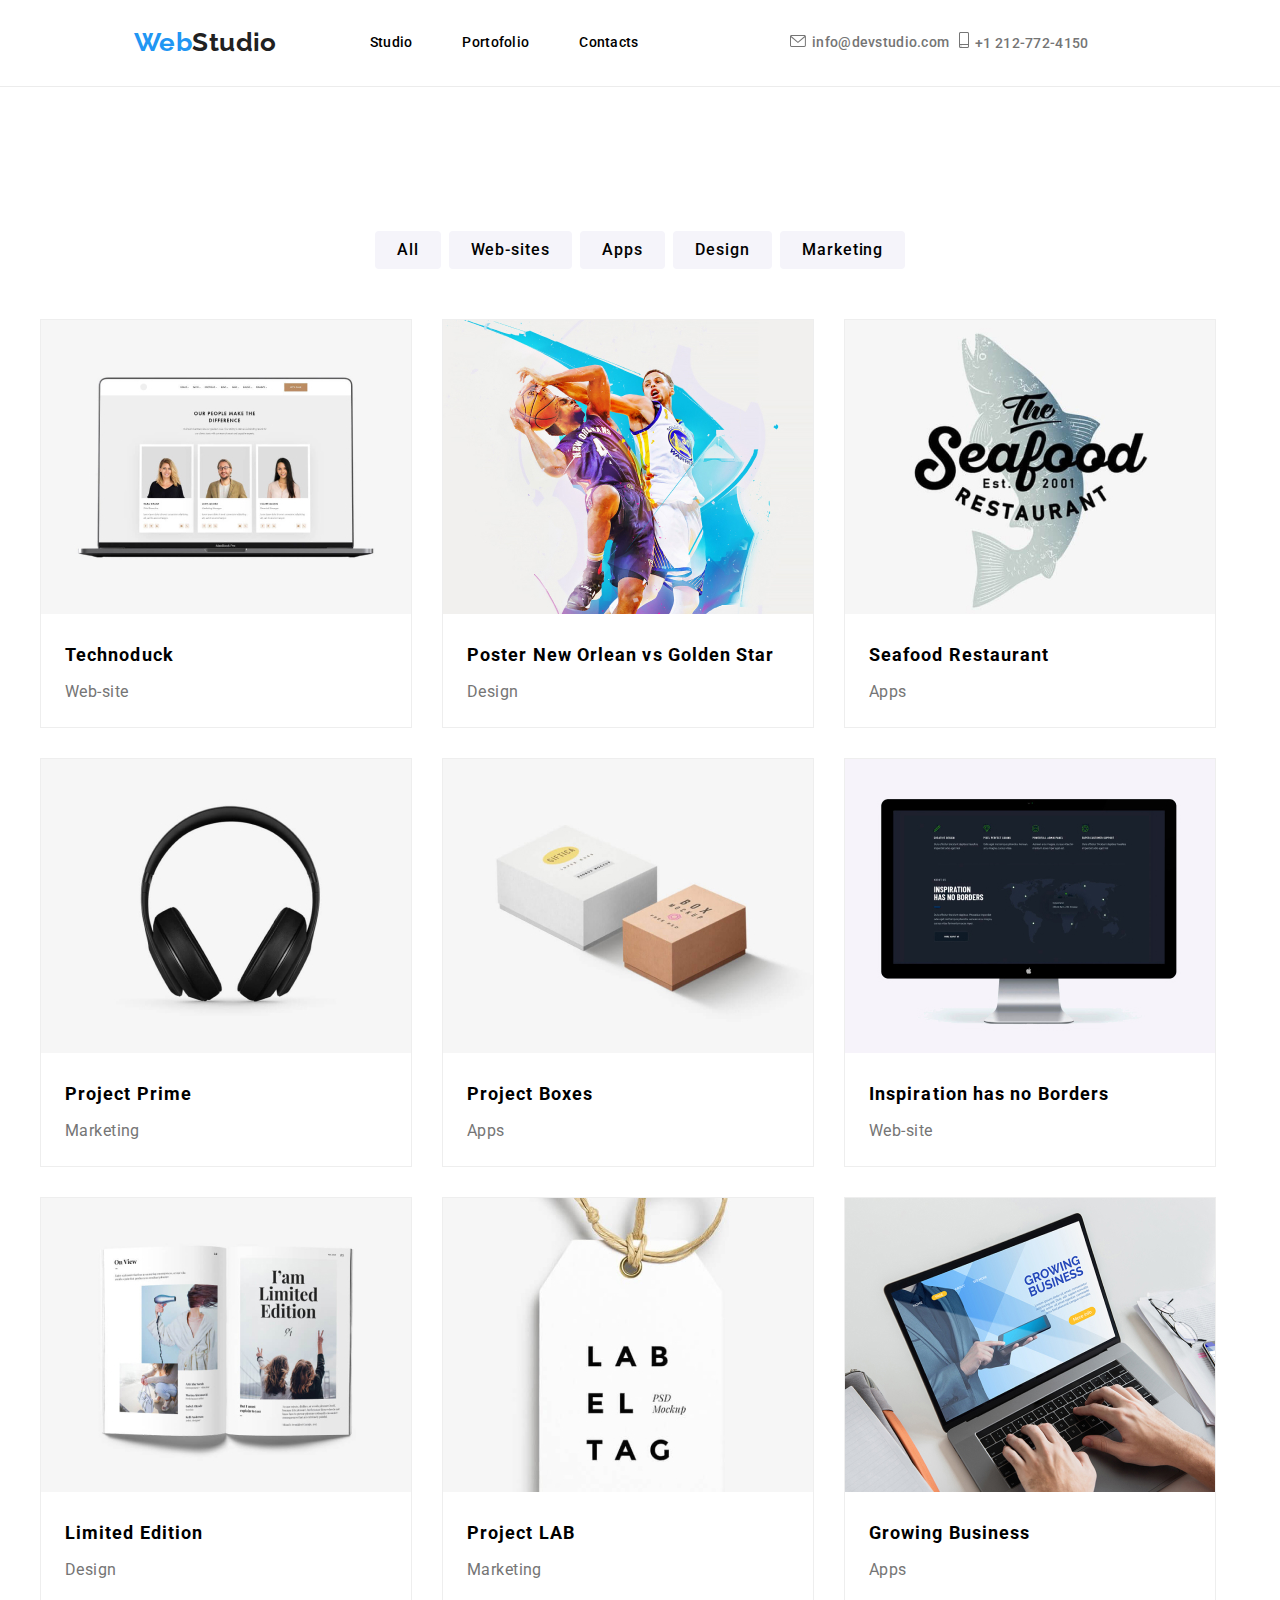
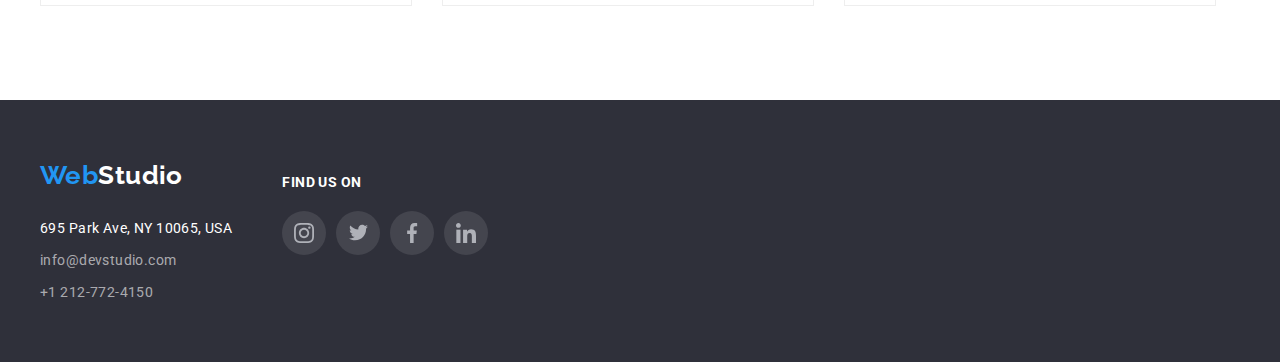
==== portfolio.html @ aadb9e6b "commit-1" ====
<!DOCTYPE html>
<html lang="en">
  <head>
    <meta charset="UTF-8" />
    <meta http-equiv="X-UA-Compatible" content="IE=edge" />
    <meta name="viewport" content="width=device-width, initial-scale=1.0" />
    <link rel="preconnect" href="https://fonts.googleapis.com">
    <link rel="preconnect" href="https://fonts.gstatic.com" crossorigin>
    <link href="https://fonts.googleapis.com/css2?family=Raleway:wght@700&family=Roboto:wght@400;500;700;900&display=swap" rel="stylesheet">
    <link rel="stylesheet" href="https://cdnjs.cloudflare.com/ajax/libs/modern-normalize/1.0.0/modern-normalize.min.css"/>
    <link rel="stylesheet" href="css/style.css" />
    <title>Portofolio</title>
  </head>
  <body>
     <header class="header-section">
      <div class="container">
        <div class="header">
          <a class="logo" href="webstudio.com"><span class="logo-color">Web</span>Studio</a>
          <nav>
          <ul class="navigate-section">
            <li><a class="navigate-item" href="index.html">Studio</a></li>
            <li><a class="navigate-item" href="portfolio.html">Portofolio</a></li>
            <li><a class="navigate-item" href="#contact-section">Contacts</a></li>
          </ul>
          </nav>
          <ul class="contact-section">
            <li class="icon-envelope">
              <a class="contact-mail" href="mailto:info@devstudio.com"
                > <svg class="envelope" width="16" height="12">
                <use href="images/icons.svg#icon-envelope"></use>
              </svg>info@devstudio.com</a
              >
            </li>
            <li>
              <a class="contact-telephone" href="tel:+12127724150"
                >  <svg class="smartphone" width="10" height="16">
                <use href="images/icons.svg#icon-smartphone"></use>
              </svg>+1 212-772-4150</a
              >
            </li>
          </ul>
        </div> 
      </div>
    </header>
    <main>
      <section class="portofolio-section">
      <div class="container">
        <ul class="button-section">
          <li><button class="button-item-portofolio" type="button">All</button></li>
          <li><button class="button-item-portofolio" type="button">Web-sites</button></li>
          <li><button class="button-item-portofolio" type="button">Apps</button></li>
          <li><button class="button-item-portofolio" type="button">Design</button></li>
          <li><button class="button-item-portofolio" type="button">Marketing</button></li>
        </ul>
        <ul class="portofolio-list">
          <li>
            <div class="portofolio-window">
              <img class="portofolio-list-image" width="370" src="images/portofolio-img1.jpg" alt="Web-site1"/>
              <div class="portofolio-overaly">
                <p>Technoduck is a state-of-the-art coronavirus distribution platform. Companies use this platform for digital espionage and attacks on competitors' secure servers.</p>
              </div> 
              <h2 class="project-title">Technoduck</h2>
              <h3 class="project-type">Web-site</h3>
           </div>
          </li>
           
          <li>
            <img class="portofolio-list-image" width="370" src="images/portofolio-img2.jpg" alt="Design1" />
            <h2 class="project-title">Poster New Orlean vs Golden Star</h2>
            <h3 class="project-type">Design</h3>
          </li>
          <li>
            <img class="portofolio-list-image" width="370" src="images/portofolio-img3.jpg" alt="Apps1" />
            <h2 class="project-title">Seafood Restaurant</h2>
            <h3 class="project-type">Apps</h3>
          </li>
          <li>
            <img class="portofolio-list-image" width="370" src="images/portofolio-img4.jpg" alt="Marketing1" />
            <h2 class="project-title">Project Prime</h2>
            <h3 class="project-type">Marketing</h3>
          </li>
          <li>
            <img class="portofolio-list-image" width="370" src="images/portofolio-img5.jpg" alt="Apps2" />
            <h2 class="project-title">Project Boxes</h2>
            <h3 class="project-type">Apps</h3>
          </li>
          <li>
            <img class="portofolio-list-image" width="370" src="images/portofolio-img6.jpg" alt="Web-site2" />
            <h2 class="project-title">Inspiration has no Borders</h2>
            <h3 class="project-type">Web-site</h3>
          </li>
          <li>
            <img class="portofolio-list-image" width="370" src="images/portofolio-img7.jpg" alt="Design2" />
            <h2 class="project-title">Limited Edition</h2>
            <h3 class="project-type">Design</h3>
          </li>
          <li>
            <img class="portofolio-list-image" width="370" src="images/portofolio-img8.jpg" alt="Marketing2" />
            <h2 class="project-title">Project LAB</h2>
            <h3 class="project-type">Marketing</h3>
          </li>
          <li>
            <img class="portofolio-list-image" width="370" src="images/portofolio-img9.jpg" alt="Apps3" />
            <h2 class="project-title">Growing Business</h2>
            <h3 class="project-type">Apps</h3>
          </li>
        </ul>
      </div>
      </section>
    </main>
     <footer>
      <section class="footer-section">
      <div class="container">
        <div class="footer">
          <div>
            <a class="footer-logo" href="webstudio.com"><span class="logo-color">Web</span>Studio</a>
            <address class="address-section">
              <ul class="contact-section-footer">
                <li>695 Park Ave, NY 10065, USA</li>
                <li>
                  <a class="contact-item-footer" href="mailto:info@devstudio.com">info@devstudio.com</a>
                </li>
                <li>
                <a class="contact-item-footer" href="tel:+12127724150">+1 212-772-4150</a>
                </li>
              </ul>
            </address>
        </div>
        <div class="footer-media-section">
            <p>Find us on</p>
            <ul class="footer-social-media-icons">
              <li>
                <button class="footer-media-button" type="button">
                  <svg
                    class="social-media-icon"
                    width="20"
                    height="20"
                    x="12"
                    y="12"
                  >
                    <use href="images/icons.svg#icon-instagram-2"></use>
                  </svg>
                </button>
              </li>
              <li>
                <button class="footer-media-button" type="button">
                  <svg
                    class="social-media-icon"
                    width="23"
                    height="19"
                    x="12"
                    y="13.88"
                  >
                    <use href="images/icons.svg#icon-twitter-1"></use>
                  </svg>
                </button>
              </li>
              <li>
                <button class="footer-media-button" type="button">
                  <svg
                    class="social-media-icon"
                    width="20"
                    height="32"
                    x="17.16"
                    y="12"
                  >
                    <use href="images/icons.svg#icon-facebook-1"></use>
                  </svg>
                </button>
              </li>
              <li>
                <button class="footer-media-button" type="button">
                  <svg
                    class="social-media-icon"
                    width="20"
                    height="20"
                    x="12"
                    y="12"
                  >
                    <use href="images/icons.svg#icon-linkedin-1"></use>
                  </svg>
                </button>
              </li>
            </ul>
          </div>
        </div>
      </div>
      </section>
    </footer>
  </body>
</html>
---- css/style.css ----
:root {
  --white:#ffffff;
  --light-black:#212121;
  --blue: #2196f3;
  --medium-grey: #757575;
  --dark-grey: #2F303A;
  --font-family: "Roboto", sans-serif;
  --font-weight: 400;
  --font-size: 14px;
  --letter-spacing: 0.03em;
    currentColor:var(--light-black);
}


body {
  font-family: var(--font-family);
  font-weight: var(--font-weight);
  font-size: var(--font-size);
  letter-spacing: var(--letter-spacing);
  background: var(--white);
  color: var(--light-blackblack);
  font-style: normal;
}

.logo {
  font-family: 'Raleway';
  font-weight: 700;
  font-size: 26px;
  line-height: 1.19;
  text-decoration: none;
  color:var(--light-black)
}

.footer-logo{
  font-family: 'Raleway';
  font-weight: 700;
  font-size: 26px;
  line-height: 1.19;
  text-decoration: none;
  color:var(--white)
}
 
.logo-color {
  color: var(--blue);
}

.button-item-portofolio,
.button-item {
  font-weight: 500;
  font-size: 16px;
  line-height: 1.625;
  background-color: #f5f4fa;
  border-radius: 4px;
  text-decoration: none;
  text-align: center;
  border: none;
  letter-spacing: 0.06em;
}

.button-item-portofolio:hover,
.button-item-portofolio:focus {
  background: var(--blue);
  color: var(--white);
  cursor: pointer;
  box-shadow: 
    0px 3px 1px rgba(0, 0, 0, 0.1),
    0px 1px 2px rgba(0, 0, 0, 0.08), 
    0px 2px 2px rgba(0, 0, 0, 0.12);
}
.contact-telephone,
.contact-mail{
  font-weight: 500;
  line-height: 1.42;
  letter-spacing: 0.02em;
  color: var(--medium-grey);
  text-decoration: none;
}

.contact-item-footer {
  line-height: 1.14;
  text-decoration: none;
  color: rgba(255, 255, 255, 0.6);
}

.contact-mail:hover,
.contact-mail:focus,
.contact-telephone:hover,
.contact-telephone:focus,
.contact-item-footer:hover,
.contact-item-footer:focus,
.navigate-item:hover,
.navigate-item:focus,
.navigate-item:active {
  color: var(--blue);
}

.navigate-item {
  font-weight: 500;
  line-height: 1.42;
  letter-spacing: 0.02em;
  text-decoration: none;
  color: var(--black);
}

.navigate-item:active::after {
 content:"";
 display: block;
 position: absolute;
 width: 42px;
 height: 4px;
 background: var(--blue);
 border-radius: 2px;
 top: 83px;
}

.contact-section-footer,
.portofolio-list,
.our-team-image,
.what-we-do-list,
.our-service-list,
.button-section,
.contact-section,
.navigate-section {
  list-style: none;
}

.address-section {
  position: relative;
  line-height: 1.42;
  color: var(--white);
  font-style: normal;   
}

.footer-section {
  background: #2F303A;
}

.main-title {
  font-weight: 900;
  font-size: 44px;
  line-height: 1.36;
  letter-spacing: 0.06em;
  color: var(--white);
  text-align: center;
}

 .our-service {
  font-weight: 700;
  line-height: 1.42;
 }

.about-us {
  line-height: 1.71;
  color: var(--medium-grey);
  
}

.what-we-do-section,
.our-team-section {
  font-weight: 700;
  font-size: 36px;
  line-height: 1.16;
  text-align: center;
}

.last-section {
  background: #F5F4FA;
}

.our-team-member {
  font-weight: 500;
  font-size: 16px;
  line-height: 1.18;
  text-align: center;
}

.our-team-specialist {
  font-size: 16px;
  line-height: 1.18;
  font-weight:var(--font-weight);
  text-align: center;
  color: var(--medium-grey);
}

.project-title {
  font-weight: 700;
  font-size: 18px;
  line-height: 2;
  letter-spacing: 0.06em;
  background: var(--white);
}

.project-type{
  font-size: 16px;
  line-height: 1.87;
  color: var(--medium-grey);
  background: var(--white);
}

*,
*::before,
*::after {
  box-sizing: border-box;
}

.container {
  width: 1200px;
  margin: 0 auto; 
}
 .header-section {
  border-bottom: 1px solid #ECECEC;
 }

.logo {
 margin: 0 0 0 94px;
}

.header{
display: flex;
align-items: center;
}

.navigate-section {
 display: flex;
 flex-direction: row;
 justify-content: center;
 gap: 50px;
 margin: 32px 0 32px 93px ;
 padding: 0;
}

.contact-section {
 display: flex;
 flex-direction: row;
 align-items: center;
 gap: 10px;
 margin: 32px auto 32px auto;
 padding: 0;
}

.title-section {
  display:flex;
  flex-direction: column;
  gap: 30px;
}

.main-title {
 margin: 200px 0 0 0;
} 

.button-item {
 margin: 0 auto 200px auto;
 padding:10px 20px;
 background-color:var(--blue);
 color:var(--white);
}

.button-item:focus,
.button-item:hover {
  cursor:pointer;
   box-shadow: 
}

.second-section{
  display: flex;
}
.second-section h3 {
 margin: 0;
}

.our-service-list {
  margin: 94px auto;
  padding:0;
  display: flex;
  gap: 30px;
}

.our-service-list p {
  width: 270px;
  padding: 0;
  margin: 10px 0 0 0;
}

.third-section {
  display: flex;
}

.third-section h2 {
  margin: 0;
}

.what-we-do-list {
  margin: 50px auto 94px auto;
  display: flex;
  padding:0;
  gap: 30px;
}

.what-we-do-image {
  display: block;
}

.what-we-do-item {
  position: relative;
}

.what-we-do-item > .label {
 margin:0;
 color:var(--white);
 position: absolute;
 width: 370px;
 height: 70px;
 background: rgba(47, 48, 58, 0.8);
 bottom: 0px;
 font-weight: 700;
 font-size: 14px;
 line-height: 1.14;
 text-align: center;
 letter-spacing: 0.03em;
 color: #FFFFFF;
 padding: 27px;
}

.last-section{
  display: flex;
}

.last-section h2{
  color: #212121;
  margin: 94px 0 0 0;
}

.our-team-list {
  display: flex;
  gap: 30px;
  padding:  0;
  margin: 50px auto 94px auto ;
}

.our-team-photo {
  display: block;
}

.our-team-list h3 {
  padding: 0;
  margin: 30px 0 0 0;
}

.our-team-list h4 {
  padding: 0;
  margin: 10px 0 30px 0;
}

.our-team-image {
  background: var(--white);
  box-shadow: 0px 1px 3px rgba(0, 0, 0, 0.12), 0px 1px 1px rgba(0, 0, 0, 0.14), 0px 2px 1px rgba(0, 0, 0, 0.2);
  border-radius: 0px 0px 4px 4px;
}

.footer-section {
  display: flex;
  flex-direction: row;
}

.footer-logo {
  display: inline-block;
  margin: 60px auto 28px auto;
}

.contact-section-footer {
  display: flex;
  flex-direction: column;
  margin: 0 auto 60px auto;
  padding: 0;
  gap: 12px;
}

.button-section {
  display: flex;
  justify-content: center;
  gap: 8px;
  margin: 94px auto 0 auto;
  padding: 0;
}

.button-item-portofolio {
  padding: 6px 22px;
}

.portofolio-list {
  display: flex;
  flex-wrap: wrap;
  gap: 30px 30px;
  margin: 50px 0 94px 0;
  padding: 0; 
  background: var(--white);
}

.portofolio-section {
  margin: 50px auto 0 auto;
  display: flex;
  flex-direction: column;
}

.portofolio-list-image{
  height: 294px;
}

.portofolio-list li {
  border: 1px solid #EEEEEE;
}
.portofolio-list li:hover{
  cursor:pointer;
  box-shadow: 0px 1px 1px rgba(0, 0, 0, 0.12), 0px 4px 4px rgba(0, 0, 0, 0.06), 1px 4px 6px rgba(0, 0, 0, 0.16);
}

.project-title {
  padding: 0;
  margin: 20px 24px 0 24px;
} 

.project-type {
  font-weight: 400;
  padding: 0;
  margin: 4px 24px 20px 24px;
}
 
.envelope,
.smartphone {
  fill: var(--medium-grey);
  margin-right: 6px;
}


.envelope:hover:hover,
.envelope:focus,
.smartphone:hover,
.smartphone:focus {
  fill: var(--blue);
} 

.first-section {
 background-image: linear-gradient(rgba(47, 48, 58, 0.4) 180%, #C4C4C4 300%), url("../images/main-image.jpg");
 background-repeat: no-repeat;
 background-size: cover;
}

.what-we-do-icons {
  list-style: none;
  text-decoration: none;
  display: flex;
  flex-direction: row;
  gap: 30px;
  margin: 94px auto 0 auto;
  padding: 0;
}

.icon {
  fill:var(--light-black);
}

.icon {
  background: #f5f4fa;
}

.social-media-icons {
  list-style: none;
  display: flex;
  flex-direction: row;
  justify-content: center;
  gap: 10px;
  padding: 0;
  margin: 16px auto 30px auto;
}

.social-media-icon {
  fill: #afb1b8;
}

.social-media-icon:hover {
  fill: white;
  stroke: none;
}

.media-button {
  background: var(--white);
  width: 44px;
  height: 44px;
  border-radius: 22px;
  border: none;
  transition: background 0.25s;
  display:flex;
  align-items: center;
  justify-content: center;
}

.media-button:hover {
  background: var(--blue);
  cursor: pointer;
}

.customer-section h2 {
font-weight: 700;
font-size: 36px;
line-height: 1.67;
text-align: center;
letter-spacing: 0.03em;
color: var(--light-black);
margin: 94px auto 0 auto;
}

.customer-icon {
  display:flex;
  align-items: center;
  justify-content: center;
  width: 170px;
  height: 92px;
  border: 1px solid #AFB1B8;
  border-radius: 4px;
  transition: background 1s;
}

.logo-icon {
  fill:#AFB1B8;
}

.customer-icon:hover{
  border-color: var(--blue);
  cursor: pointer;
}

.logo-icon:hover {
 fill:var(--blue);
}

.customer-list {
  list-style: none;
  display:flex;
  flex-direction: row;
  gap: 30px;
  align-items: center;
  padding: 0;
  margin: 50px auto 94px auto;
}

.footer {
  display:flex;
  flex-direction: row;
  gap: 50px;
}

.footer-media-section {
  display: flex;
  flex-direction: column;
  gap: 20px;
  align-items: flex-start;
  margin: 75px auto 0 0;
}

.footer-media-section p {
 font-weight: 700;
 font-size: 14px;
 line-height: 1.14;
 letter-spacing: 0.03em;
 text-transform: uppercase;
 color: #FFFFFF;
 margin: 0;
}

.footer-social-media-icons {
  list-style: none;
  display: flex;
  flex-direction: row;
  justify-content: center;
  gap: 10px;
  padding: 0;
  margin:0;
}

.footer-media-button {
  background: rgba(255, 255, 255, 0.1);
  width: 44px;
  height: 44px;
  border-radius: 22px;
  border: none;
  transition: background 0.25s;
  display:flex;
  align-items: center;
  justify-content: center;
}

.footer-media-button:hover {
  background: var(--blue);
  cursor: pointer;
}

.backdrop {
  display: flex;
  box-sizing: border-box;
  position:fixed;
  left:0;
  top:0;
  right:0;
  bottom:0;
  background: hsla(0, 0%, 0%, .5);
}
  
.is-hidden {
  translate: 1s;
  visibility: hidden;
  opacity: initial;
  pointer-events: none;

}

.modal {
  position: relative;
  box-sizing: border-box;
  width: 528px;
  height: 581px;
  background: #FFFFFF;
  box-shadow: 0px 1px 3px rgba(0, 0, 0, 0.12), 0px 1px 1px rgba(0, 0, 0, 0.14), 0px 2px 1px rgba(0, 0, 0, 0.2);
  border-radius: 4px;
  margin:auto;
}

.modal-button {
 position:absolute;
 top: 8px;
 right: 8px; 
 width: 30px;
 height: 30px;
 border-radius: 15px;
 color: black;
 background: #FFFFFF;
 border: 1px solid rgba(0, 0, 0, 0.1);
}

.modal-button:hover {
  cursor: pointer;
} 

.portofolio-window {
  position: relative;
  width: 370px;
  height: 294px;
  margin-left: auto;
  margin-right: auto;
}

.portofolio-window:hover> .portofolio-overaly {
  transform:translatey(0);
  transition: 250ms;
  z-index: 0;
 
}

.portofolio-overaly{
  font-weight: 400;
  font-size: 18px;
  line-height: 28px;
  letter-spacing: 0.03em;
  position: absolute;
  top: 0;
  bottom: 0;
  left:0;
  right:0;
  width: 100%;
  height: 100%;
  color: var(--white);
  background: rgba(33, 150, 243, 0.9);
  overflow: hidden;
  transform:translatey(100%);
  transition: transform 250ms cubic-bezier(0.4, 0, 0.2, 1);
  z-index: -1;
}
.portofolio-overaly p{
  margin:0;
  padding: 63px 24px 91px 24px;
}
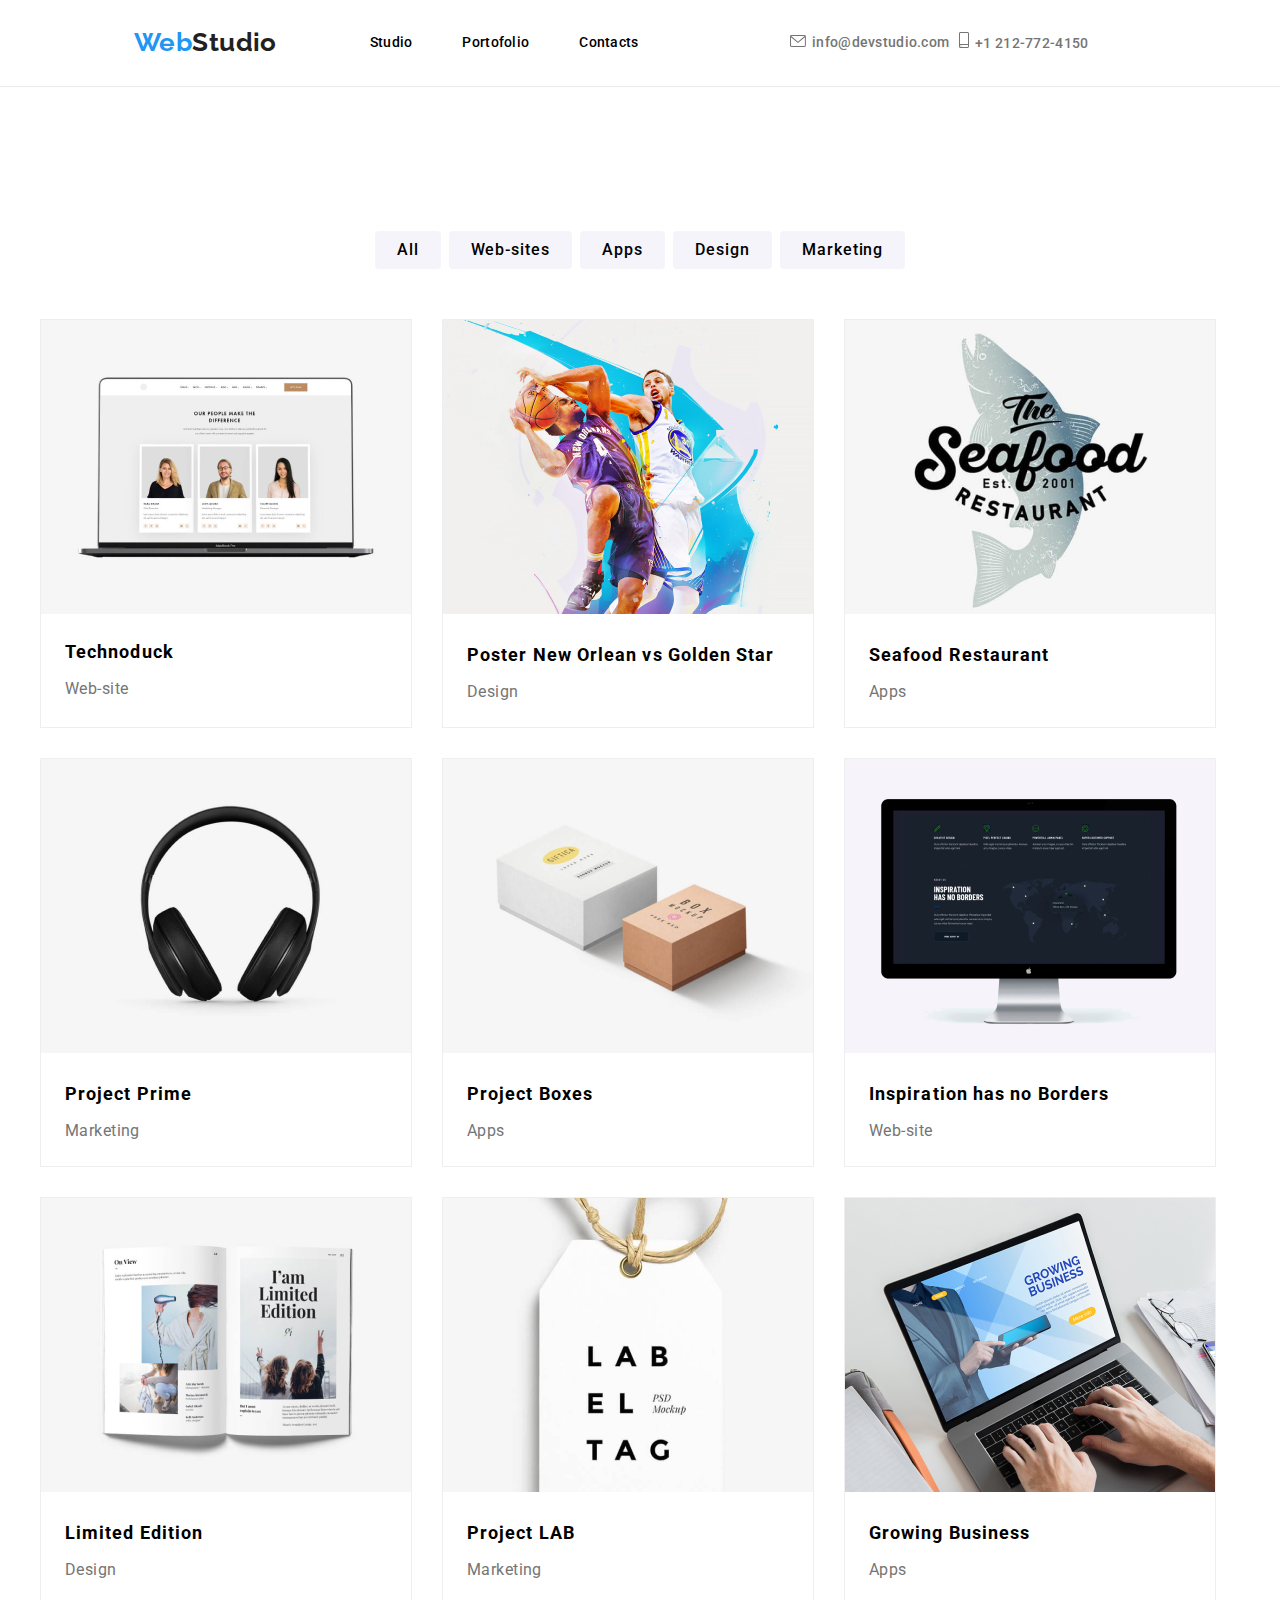
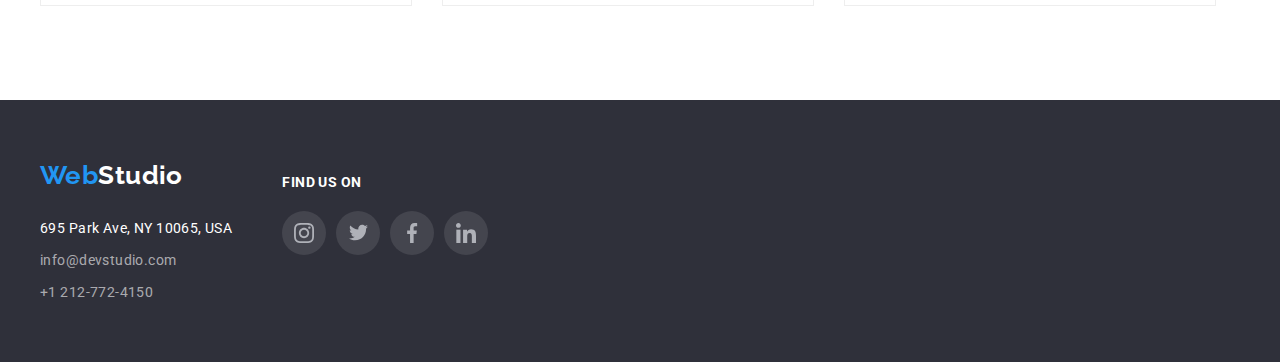
==== commit 8e755f24: "commit-4" ====
--- a/portfolio.html
+++ b/portfolio.html
@@ -4,187 +4,271 @@
     <meta charset="UTF-8" />
     <meta http-equiv="X-UA-Compatible" content="IE=edge" />
     <meta name="viewport" content="width=device-width, initial-scale=1.0" />
-    <link rel="preconnect" href="https://fonts.googleapis.com">
-    <link rel="preconnect" href="https://fonts.gstatic.com" crossorigin>
-    <link href="https://fonts.googleapis.com/css2?family=Raleway:wght@700&family=Roboto:wght@400;500;700;900&display=swap" rel="stylesheet">
-    <link rel="stylesheet" href="https://cdnjs.cloudflare.com/ajax/libs/modern-normalize/1.0.0/modern-normalize.min.css"/>
+    <link rel="preconnect" href="https://fonts.googleapis.com" />
+    <link rel="preconnect" href="https://fonts.gstatic.com" crossorigin />
+    <link
+      href="https://fonts.googleapis.com/css2?family=Raleway:wght@700&family=Roboto:wght@400;500;700;900&display=swap"
+      rel="stylesheet"
+    />
+    <link
+      rel="stylesheet"
+      href="https://cdnjs.cloudflare.com/ajax/libs/modern-normalize/1.0.0/modern-normalize.min.css"
+    />
     <link rel="stylesheet" href="css/style.css" />
     <title>Portofolio</title>
   </head>
   <body>
-     <header class="header-section">
+    <header class="header-section">
       <div class="container">
         <div class="header">
-          <a class="logo" href="webstudio.com"><span class="logo-color">Web</span>Studio</a>
+          <a class="logo" href="webstudio.com"
+            ><span class="logo-color">Web</span>Studio</a
+          >
           <nav>
-          <ul class="navigate-section">
-            <li><a class="navigate-item" href="index.html">Studio</a></li>
-            <li><a class="navigate-item" href="portfolio.html">Portofolio</a></li>
-            <li><a class="navigate-item" href="#contact-section">Contacts</a></li>
-          </ul>
+            <ul class="navigate-section">
+              <li><a class="navigate-item" href="index.html">Studio</a></li>
+              <li>
+                <a class="navigate-item" href="portfolio.html">Portofolio</a>
+              </li>
+              <li>
+                <a class="navigate-item" href="#contact-section">Contacts</a>
+              </li>
+            </ul>
           </nav>
           <ul class="contact-section">
             <li class="icon-envelope">
-              <a class="contact-mail" href="mailto:info@devstudio.com"
-                > <svg class="envelope" width="16" height="12">
-                <use href="images/icons.svg#icon-envelope"></use>
-              </svg>info@devstudio.com</a
+              <a class="contact-mail" href="mailto:info@devstudio.com">
+                <svg class="envelope" width="16" height="12">
+                  <use href="images/icons.svg#icon-envelope"></use></svg
+                >info@devstudio.com</a
               >
             </li>
             <li>
-              <a class="contact-telephone" href="tel:+12127724150"
-                >  <svg class="smartphone" width="10" height="16">
-                <use href="images/icons.svg#icon-smartphone"></use>
-              </svg>+1 212-772-4150</a
+              <a class="contact-telephone" href="tel:+12127724150">
+                <svg class="smartphone" width="10" height="16">
+                  <use href="images/icons.svg#icon-smartphone"></use></svg
+                >+1 212-772-4150</a
               >
             </li>
           </ul>
-        </div> 
+        </div>
       </div>
     </header>
     <main>
       <section class="portofolio-section">
-      <div class="container">
-        <ul class="button-section">
-          <li><button class="button-item-portofolio" type="button">All</button></li>
-          <li><button class="button-item-portofolio" type="button">Web-sites</button></li>
-          <li><button class="button-item-portofolio" type="button">Apps</button></li>
-          <li><button class="button-item-portofolio" type="button">Design</button></li>
-          <li><button class="button-item-portofolio" type="button">Marketing</button></li>
-        </ul>
-        <ul class="portofolio-list">
-          <li>
-            <div class="portofolio-window">
-              <img class="portofolio-list-image" width="370" src="images/portofolio-img1.jpg" alt="Web-site1"/>
-              <div class="portofolio-overaly">
-                <p>Technoduck is a state-of-the-art coronavirus distribution platform. Companies use this platform for digital espionage and attacks on competitors' secure servers.</p>
-              </div> 
+        <div class="container">
+          <ul class="button-section">
+            <li>
+              <button class="button-item-portofolio" type="button">All</button>
+            </li>
+            <li>
+              <button class="button-item-portofolio" type="button">
+                Web-sites
+              </button>
+            </li>
+            <li>
+              <button class="button-item-portofolio" type="button">Apps</button>
+            </li>
+            <li>
+              <button class="button-item-portofolio" type="button">
+                Design
+              </button>
+            </li>
+            <li>
+              <button class="button-item-portofolio" type="button">
+                Marketing
+              </button>
+            </li>
+          </ul>
+          <ul class="portofolio-list">
+            <li>
+              <div class="portofolio-window">
+                <img
+                  class="portofolio-list-image"
+                  width="370"
+                  src="images/portofolio-img1.jpg"
+                  alt="Web-site1"
+                />
+                <div class="portofolio-overaly">
+                  <p>
+                    Technoduck is a state-of-the-art coronavirus distribution
+                    platform. Companies use this platform for digital espionage
+                    and attacks on competitors' secure servers.
+                  </p>
+                </div>
+              </div>
               <h2 class="project-title">Technoduck</h2>
               <h3 class="project-type">Web-site</h3>
-           </div>
-          </li>
-           
-          <li>
-            <img class="portofolio-list-image" width="370" src="images/portofolio-img2.jpg" alt="Design1" />
-            <h2 class="project-title">Poster New Orlean vs Golden Star</h2>
-            <h3 class="project-type">Design</h3>
-          </li>
-          <li>
-            <img class="portofolio-list-image" width="370" src="images/portofolio-img3.jpg" alt="Apps1" />
-            <h2 class="project-title">Seafood Restaurant</h2>
-            <h3 class="project-type">Apps</h3>
-          </li>
-          <li>
-            <img class="portofolio-list-image" width="370" src="images/portofolio-img4.jpg" alt="Marketing1" />
-            <h2 class="project-title">Project Prime</h2>
-            <h3 class="project-type">Marketing</h3>
-          </li>
-          <li>
-            <img class="portofolio-list-image" width="370" src="images/portofolio-img5.jpg" alt="Apps2" />
-            <h2 class="project-title">Project Boxes</h2>
-            <h3 class="project-type">Apps</h3>
-          </li>
-          <li>
-            <img class="portofolio-list-image" width="370" src="images/portofolio-img6.jpg" alt="Web-site2" />
-            <h2 class="project-title">Inspiration has no Borders</h2>
-            <h3 class="project-type">Web-site</h3>
-          </li>
-          <li>
-            <img class="portofolio-list-image" width="370" src="images/portofolio-img7.jpg" alt="Design2" />
-            <h2 class="project-title">Limited Edition</h2>
-            <h3 class="project-type">Design</h3>
-          </li>
-          <li>
-            <img class="portofolio-list-image" width="370" src="images/portofolio-img8.jpg" alt="Marketing2" />
-            <h2 class="project-title">Project LAB</h2>
-            <h3 class="project-type">Marketing</h3>
-          </li>
-          <li>
-            <img class="portofolio-list-image" width="370" src="images/portofolio-img9.jpg" alt="Apps3" />
-            <h2 class="project-title">Growing Business</h2>
-            <h3 class="project-type">Apps</h3>
-          </li>
-        </ul>
-      </div>
+            </li>
+            <li>
+              <img
+                class="portofolio-list-image"
+                width="370"
+                src="images/portofolio-img2.jpg"
+                alt="Design1"
+              />
+              <h2 class="project-title">Poster New Orlean vs Golden Star</h2>
+              <h3 class="project-type">Design</h3>
+            </li>
+            <li>
+              <img
+                class="portofolio-list-image"
+                width="370"
+                src="images/portofolio-img3.jpg"
+                alt="Apps1"
+              />
+              <h2 class="project-title">Seafood Restaurant</h2>
+              <h3 class="project-type">Apps</h3>
+            </li>
+            <li>
+              <img
+                class="portofolio-list-image"
+                width="370"
+                src="images/portofolio-img4.jpg"
+                alt="Marketing1"
+              />
+              <h2 class="project-title">Project Prime</h2>
+              <h3 class="project-type">Marketing</h3>
+            </li>
+            <li>
+              <img
+                class="portofolio-list-image"
+                width="370"
+                src="images/portofolio-img5.jpg"
+                alt="Apps2"
+              />
+              <h2 class="project-title">Project Boxes</h2>
+              <h3 class="project-type">Apps</h3>
+            </li>
+            <li>
+              <img
+                class="portofolio-list-image"
+                width="370"
+                src="images/portofolio-img6.jpg"
+                alt="Web-site2"
+              />
+              <h2 class="project-title">Inspiration has no Borders</h2>
+              <h3 class="project-type">Web-site</h3>
+            </li>
+            <li>
+              <img
+                class="portofolio-list-image"
+                width="370"
+                src="images/portofolio-img7.jpg"
+                alt="Design2"
+              />
+              <h2 class="project-title">Limited Edition</h2>
+              <h3 class="project-type">Design</h3>
+            </li>
+            <li>
+              <img
+                class="portofolio-list-image"
+                width="370"
+                src="images/portofolio-img8.jpg"
+                alt="Marketing2"
+              />
+              <h2 class="project-title">Project LAB</h2>
+              <h3 class="project-type">Marketing</h3>
+            </li>
+            <li>
+              <img
+                class="portofolio-list-image"
+                width="370"
+                src="images/portofolio-img9.jpg"
+                alt="Apps3"
+              />
+              <h2 class="project-title">Growing Business</h2>
+              <h3 class="project-type">Apps</h3>
+            </li>
+          </ul>
+        </div>
       </section>
     </main>
-     <footer>
+    <footer>
       <section class="footer-section">
-      <div class="container">
-        <div class="footer">
-          <div>
-            <a class="footer-logo" href="webstudio.com"><span class="logo-color">Web</span>Studio</a>
-            <address class="address-section">
-              <ul class="contact-section-footer">
-                <li>695 Park Ave, NY 10065, USA</li>
-                <li>
-                  <a class="contact-item-footer" href="mailto:info@devstudio.com">info@devstudio.com</a>
-                </li>
-                <li>
-                <a class="contact-item-footer" href="tel:+12127724150">+1 212-772-4150</a>
+        <div class="container">
+          <div class="footer">
+            <div>
+              <a class="footer-logo" href="webstudio.com"
+                ><span class="logo-color">Web</span>Studio</a
+              >
+              <address class="address-section">
+                <ul class="contact-section-footer">
+                  <li>695 Park Ave, NY 10065, USA</li>
+                  <li>
+                    <a
+                      class="contact-item-footer"
+                      href="mailto:info@devstudio.com"
+                      >info@devstudio.com</a
+                    >
+                  </li>
+                  <li>
+                    <a class="contact-item-footer" href="tel:+12127724150"
+                      >+1 212-772-4150</a
+                    >
+                  </li>
+                </ul>
+              </address>
+            </div>
+            <div class="footer-media-section">
+              <p>Find us on</p>
+              <ul class="footer-social-media-icons">
+                <li>
+                  <button class="footer-media-button" type="button">
+                    <svg
+                      class="social-media-icon"
+                      width="20"
+                      height="20"
+                      x="12"
+                      y="12"
+                    >
+                      <use href="images/icons.svg#icon-instagram-2"></use>
+                    </svg>
+                  </button>
+                </li>
+                <li>
+                  <button class="footer-media-button" type="button">
+                    <svg
+                      class="social-media-icon"
+                      width="23"
+                      height="19"
+                      x="12"
+                      y="13.88"
+                    >
+                      <use href="images/icons.svg#icon-twitter-1"></use>
+                    </svg>
+                  </button>
+                </li>
+                <li>
+                  <button class="footer-media-button" type="button">
+                    <svg
+                      class="social-media-icon"
+                      width="20"
+                      height="32"
+                      x="17.16"
+                      y="12"
+                    >
+                      <use href="images/icons.svg#icon-facebook-1"></use>
+                    </svg>
+                  </button>
+                </li>
+                <li>
+                  <button class="footer-media-button" type="button">
+                    <svg
+                      class="social-media-icon"
+                      width="20"
+                      height="20"
+                      x="12"
+                      y="12"
+                    >
+                      <use href="images/icons.svg#icon-linkedin-1"></use>
+                    </svg>
+                  </button>
                 </li>
               </ul>
-            </address>
-        </div>
-        <div class="footer-media-section">
-            <p>Find us on</p>
-            <ul class="footer-social-media-icons">
-              <li>
-                <button class="footer-media-button" type="button">
-                  <svg
-                    class="social-media-icon"
-                    width="20"
-                    height="20"
-                    x="12"
-                    y="12"
-                  >
-                    <use href="images/icons.svg#icon-instagram-2"></use>
-                  </svg>
-                </button>
-              </li>
-              <li>
-                <button class="footer-media-button" type="button">
-                  <svg
-                    class="social-media-icon"
-                    width="23"
-                    height="19"
-                    x="12"
-                    y="13.88"
-                  >
-                    <use href="images/icons.svg#icon-twitter-1"></use>
-                  </svg>
-                </button>
-              </li>
-              <li>
-                <button class="footer-media-button" type="button">
-                  <svg
-                    class="social-media-icon"
-                    width="20"
-                    height="32"
-                    x="17.16"
-                    y="12"
-                  >
-                    <use href="images/icons.svg#icon-facebook-1"></use>
-                  </svg>
-                </button>
-              </li>
-              <li>
-                <button class="footer-media-button" type="button">
-                  <svg
-                    class="social-media-icon"
-                    width="20"
-                    height="20"
-                    x="12"
-                    y="12"
-                  >
-                    <use href="images/icons.svg#icon-linkedin-1"></use>
-                  </svg>
-                </button>
-              </li>
-            </ul>
+            </div>
           </div>
         </div>
-      </div>
       </section>
     </footer>
   </body>
--- a/css/style.css
+++ b/css/style.css
@@ -1,16 +1,15 @@
 :root {
-  --white:#ffffff;
-  --light-black:#212121;
+  --white: #ffffff;
+  --light-black: #212121;
   --blue: #2196f3;
   --medium-grey: #757575;
-  --dark-grey: #2F303A;
+  --dark-grey: #2f303a;
   --font-family: "Roboto", sans-serif;
   --font-weight: 400;
   --font-size: 14px;
   --letter-spacing: 0.03em;
-    currentColor:var(--light-black);
-}
-
+  currentcolor: var(--light-black);
+}
 
 body {
   font-family: var(--font-family);
@@ -23,23 +22,23 @@
 }
 
 .logo {
-  font-family: 'Raleway';
+  font-family: "Raleway";
   font-weight: 700;
   font-size: 26px;
   line-height: 1.19;
   text-decoration: none;
-  color:var(--light-black)
-}
-
-.footer-logo{
-  font-family: 'Raleway';
+  color: var(--light-black);
+}
+
+.footer-logo {
+  font-family: "Raleway";
   font-weight: 700;
   font-size: 26px;
   line-height: 1.19;
   text-decoration: none;
-  color:var(--white)
-}
- 
+  color: var(--white);
+}
+
 .logo-color {
   color: var(--blue);
 }
@@ -62,13 +61,12 @@
   background: var(--blue);
   color: var(--white);
   cursor: pointer;
-  box-shadow: 
-    0px 3px 1px rgba(0, 0, 0, 0.1),
-    0px 1px 2px rgba(0, 0, 0, 0.08), 
+  box-shadow: 0px 3px 1px rgba(0, 0, 0, 0.1), 0px 1px 2px rgba(0, 0, 0, 0.08),
     0px 2px 2px rgba(0, 0, 0, 0.12);
+  transition: 250ms cubic-bezier(0.4, 0, 0.2, 1);
 }
 .contact-telephone,
-.contact-mail{
+.contact-mail {
   font-weight: 500;
   line-height: 1.42;
   letter-spacing: 0.02em;
@@ -92,9 +90,11 @@
 .navigate-item:focus,
 .navigate-item:active {
   color: var(--blue);
+  transition: 250ms cubic-bezier(0.4, 0, 0.2, 1);
 }
 
 .navigate-item {
+  position: relative;
   font-weight: 500;
   line-height: 1.42;
   letter-spacing: 0.02em;
@@ -102,15 +102,24 @@
   color: var(--black);
 }
 
-.navigate-item:active::after {
- content:"";
- display: block;
- position: absolute;
- width: 42px;
- height: 4px;
- background: var(--blue);
- border-radius: 2px;
- top: 83px;
+.navigate-item::after {
+  content: "";
+  position: absolute;
+  width: 100%;
+  height: 4px;
+  background: var(--blue);
+  border-radius: 2px;
+  top: 49px;
+  left: 0;
+  transition: 250ms cubic-bezier(0.4, 0, 0.2, 1);
+  visibility: hidden;
+}
+
+.navigate-item:hover::after,
+.navigate-item:active::after,
+.navigate-item:focus::after {
+  visibility: visible;
+  transition: 250ms cubic-bezier(0.4, 0, 0.2, 1);
 }
 
 .contact-section-footer,
@@ -128,11 +137,11 @@
   position: relative;
   line-height: 1.42;
   color: var(--white);
-  font-style: normal;   
+  font-style: normal;
 }
 
 .footer-section {
-  background: #2F303A;
+  background: #2f303a;
 }
 
 .main-title {
@@ -144,15 +153,14 @@
   text-align: center;
 }
 
- .our-service {
+.our-service {
   font-weight: 700;
   line-height: 1.42;
- }
+}
 
 .about-us {
   line-height: 1.71;
   color: var(--medium-grey);
-  
 }
 
 .what-we-do-section,
@@ -164,7 +172,7 @@
 }
 
 .last-section {
-  background: #F5F4FA;
+  background: #f5f4fa;
 }
 
 .our-team-member {
@@ -177,7 +185,7 @@
 .our-team-specialist {
   font-size: 16px;
   line-height: 1.18;
-  font-weight:var(--font-weight);
+  font-weight: var(--font-weight);
   text-align: center;
   color: var(--medium-grey);
 }
@@ -190,7 +198,7 @@
   background: var(--white);
 }
 
-.project-type{
+.project-type {
   font-size: 16px;
   line-height: 1.87;
   color: var(--medium-grey);
@@ -205,72 +213,72 @@
 
 .container {
   width: 1200px;
-  margin: 0 auto; 
-}
- .header-section {
-  border-bottom: 1px solid #ECECEC;
- }
+  margin: 0 auto;
+}
+.header-section {
+  border-bottom: 1px solid #ececec;
+}
 
 .logo {
- margin: 0 0 0 94px;
-}
-
-.header{
-display: flex;
-align-items: center;
+  margin: 0 0 0 94px;
+}
+
+.header {
+  display: flex;
+  align-items: center;
 }
 
 .navigate-section {
- display: flex;
- flex-direction: row;
- justify-content: center;
- gap: 50px;
- margin: 32px 0 32px 93px ;
- padding: 0;
+  display: flex;
+  flex-direction: row;
+  justify-content: center;
+  gap: 50px;
+  margin: 32px 0 32px 93px;
+  padding: 0;
 }
 
 .contact-section {
- display: flex;
- flex-direction: row;
- align-items: center;
- gap: 10px;
- margin: 32px auto 32px auto;
- padding: 0;
+  display: flex;
+  flex-direction: row;
+  align-items: center;
+  gap: 10px;
+  margin: 32px auto 32px auto;
+  padding: 0;
 }
 
 .title-section {
-  display:flex;
+  display: flex;
   flex-direction: column;
   gap: 30px;
 }
 
 .main-title {
- margin: 200px 0 0 0;
-} 
+  margin: 200px 0 0 0;
+}
 
 .button-item {
- margin: 0 auto 200px auto;
- padding:10px 20px;
- background-color:var(--blue);
- color:var(--white);
+  margin: 0 auto 200px auto;
+  padding: 10px 20px;
+  background-color: var(--blue);
+  color: var(--white);
 }
 
 .button-item:focus,
 .button-item:hover {
-  cursor:pointer;
-   box-shadow: 
-}
-
-.second-section{
+  cursor: pointer;
+  transition: 250ms cubic-bezier(0.4, 0, 0.2, 1);
+}
+
+.second-section {
   display: flex;
 }
 .second-section h3 {
- margin: 0;
+  margin: 0;
 }
 
 .our-service-list {
   margin: 94px auto;
-  padding:0;
+  padding: 0;
   display: flex;
   gap: 30px;
 }
@@ -292,7 +300,7 @@
 .what-we-do-list {
   margin: 50px auto 94px auto;
   display: flex;
-  padding:0;
+  padding: 0;
   gap: 30px;
 }
 
@@ -305,27 +313,27 @@
 }
 
 .what-we-do-item > .label {
- margin:0;
- color:var(--white);
- position: absolute;
- width: 370px;
- height: 70px;
- background: rgba(47, 48, 58, 0.8);
- bottom: 0px;
- font-weight: 700;
- font-size: 14px;
- line-height: 1.14;
- text-align: center;
- letter-spacing: 0.03em;
- color: #FFFFFF;
- padding: 27px;
-}
-
-.last-section{
-  display: flex;
-}
-
-.last-section h2{
+  margin: 0;
+  color: var(--white);
+  position: absolute;
+  width: 370px;
+  height: 70px;
+  background: rgba(47, 48, 58, 0.8);
+  bottom: 0px;
+  font-weight: 700;
+  font-size: 14px;
+  line-height: 1.14;
+  text-align: center;
+  letter-spacing: 0.03em;
+  color: #ffffff;
+  padding: 27px;
+}
+
+.last-section {
+  display: flex;
+}
+
+.last-section h2 {
   color: #212121;
   margin: 94px 0 0 0;
 }
@@ -333,8 +341,8 @@
 .our-team-list {
   display: flex;
   gap: 30px;
-  padding:  0;
-  margin: 50px auto 94px auto ;
+  padding: 0;
+  margin: 50px auto 94px auto;
 }
 
 .our-team-photo {
@@ -353,7 +361,8 @@
 
 .our-team-image {
   background: var(--white);
-  box-shadow: 0px 1px 3px rgba(0, 0, 0, 0.12), 0px 1px 1px rgba(0, 0, 0, 0.14), 0px 2px 1px rgba(0, 0, 0, 0.2);
+  box-shadow: 0px 1px 3px rgba(0, 0, 0, 0.12), 0px 1px 1px rgba(0, 0, 0, 0.14),
+    0px 2px 1px rgba(0, 0, 0, 0.2);
   border-radius: 0px 0px 4px 4px;
 }
 
@@ -392,7 +401,7 @@
   flex-wrap: wrap;
   gap: 30px 30px;
   margin: 50px 0 94px 0;
-  padding: 0; 
+  padding: 0;
   background: var(--white);
 }
 
@@ -402,47 +411,54 @@
   flex-direction: column;
 }
 
-.portofolio-list-image{
+.portofolio-list-image {
   height: 294px;
 }
 
 .portofolio-list li {
-  border: 1px solid #EEEEEE;
-}
-.portofolio-list li:hover{
-  cursor:pointer;
-  box-shadow: 0px 1px 1px rgba(0, 0, 0, 0.12), 0px 4px 4px rgba(0, 0, 0, 0.06), 1px 4px 6px rgba(0, 0, 0, 0.16);
+  border: 1px solid #eeeeee;
+}
+
+.portofolio-list li:focus,
+.portofolio-list li:hover {
+  cursor: pointer;
+  box-shadow: 0px 1px 1px rgba(0, 0, 0, 0.12), 0px 4px 4px rgba(0, 0, 0, 0.06),
+    1px 4px 6px rgba(0, 0, 0, 0.16);
+  transition: 250ms cubic-bezier(0.4, 0, 0.2, 1);
 }
 
 .project-title {
   padding: 0;
   margin: 20px 24px 0 24px;
-} 
+  background: var(--white);
+}
 
 .project-type {
   font-weight: 400;
   padding: 0;
   margin: 4px 24px 20px 24px;
-}
- 
+  background: var(--white);
+}
+
 .envelope,
 .smartphone {
   fill: var(--medium-grey);
   margin-right: 6px;
 }
 
-
-.envelope:hover:hover,
+.envelope:hover,
 .envelope:focus,
 .smartphone:hover,
 .smartphone:focus {
   fill: var(--blue);
-} 
+  transition: 250ms cubic-bezier(0.4, 0, 0.2, 1);
+}
 
 .first-section {
- background-image: linear-gradient(rgba(47, 48, 58, 0.4) 180%, #C4C4C4 300%), url("../images/main-image.jpg");
- background-repeat: no-repeat;
- background-size: cover;
+  background-image: linear-gradient(rgba(47, 48, 58, 0.4) 180%, #c4c4c4 300%),
+    url("../images/main-image.jpg");
+  background-repeat: no-repeat;
+  background-size: cover;
 }
 
 .what-we-do-icons {
@@ -456,7 +472,7 @@
 }
 
 .icon {
-  fill:var(--light-black);
+  fill: var(--light-black);
 }
 
 .icon {
@@ -476,10 +492,11 @@
 .social-media-icon {
   fill: #afb1b8;
 }
-
+.social-media-icon:focus,
 .social-media-icon:hover {
   fill: white;
   stroke: none;
+  transition: 250ms cubic-bezier(0.4, 0, 0.2, 1);
 }
 
 .media-button {
@@ -488,8 +505,8 @@
   height: 44px;
   border-radius: 22px;
   border: none;
-  transition: background 0.25s;
-  display:flex;
+  transition: 250ms cubic-bezier(0.4, 0, 0.2, 1);
+  display: flex;
   align-items: center;
   justify-content: center;
 }
@@ -497,45 +514,49 @@
 .media-button:hover {
   background: var(--blue);
   cursor: pointer;
+  transition: 250ms cubic-bezier(0.4, 0, 0.2, 1);
 }
 
 .customer-section h2 {
-font-weight: 700;
-font-size: 36px;
-line-height: 1.67;
-text-align: center;
-letter-spacing: 0.03em;
-color: var(--light-black);
-margin: 94px auto 0 auto;
+  font-weight: 700;
+  font-size: 36px;
+  line-height: 1.67;
+  text-align: center;
+  letter-spacing: 0.03em;
+  color: var(--light-black);
+  margin: 94px auto 0 auto;
 }
 
 .customer-icon {
-  display:flex;
+  display: flex;
   align-items: center;
   justify-content: center;
   width: 170px;
   height: 92px;
-  border: 1px solid #AFB1B8;
+  border: 1px solid #afb1b8;
   border-radius: 4px;
-  transition: background 1s;
-}
-
+  transition: 250ms cubic-bezier(0.4, 0, 0.2, 1);
+}
 .logo-icon {
-  fill:#AFB1B8;
-}
-
-.customer-icon:hover{
+  fill: #afb1b8;
+}
+
+.customer-icon:focus,
+.customer-icon:hover {
   border-color: var(--blue);
   cursor: pointer;
-}
-
+  transition: 250ms cubic-bezier(0.4, 0, 0.2, 1);
+}
+
+.logo-icon:focus,
 .logo-icon:hover {
- fill:var(--blue);
+  fill: var(--blue);
+  transition: 250ms cubic-bezier(0.4, 0, 0.2, 1);
 }
 
 .customer-list {
   list-style: none;
-  display:flex;
+  display: flex;
   flex-direction: row;
   gap: 30px;
   align-items: center;
@@ -544,7 +565,7 @@
 }
 
 .footer {
-  display:flex;
+  display: flex;
   flex-direction: row;
   gap: 50px;
 }
@@ -558,13 +579,13 @@
 }
 
 .footer-media-section p {
- font-weight: 700;
- font-size: 14px;
- line-height: 1.14;
- letter-spacing: 0.03em;
- text-transform: uppercase;
- color: #FFFFFF;
- margin: 0;
+  font-weight: 700;
+  font-size: 14px;
+  line-height: 1.14;
+  letter-spacing: 0.03em;
+  text-transform: uppercase;
+  color: #ffffff;
+  margin: 0;
 }
 
 .footer-social-media-icons {
@@ -574,7 +595,7 @@
   justify-content: center;
   gap: 10px;
   padding: 0;
-  margin:0;
+  margin: 0;
 }
 
 .footer-media-button {
@@ -584,33 +605,33 @@
   border-radius: 22px;
   border: none;
   transition: background 0.25s;
-  display:flex;
+  display: flex;
   align-items: center;
   justify-content: center;
 }
 
+.footer-media-button:focus,
 .footer-media-button:hover {
   background: var(--blue);
   cursor: pointer;
+  transition: 250ms cubic-bezier(0.4, 0, 0.2, 1);
 }
 
 .backdrop {
   display: flex;
   box-sizing: border-box;
-  position:fixed;
-  left:0;
-  top:0;
-  right:0;
-  bottom:0;
-  background: hsla(0, 0%, 0%, .5);
-}
-  
+  position: fixed;
+  left: 0;
+  top: 0;
+  right: 0;
+  bottom: 0;
+  background: hsla(0, 0%, 0%, 0.5);
+}
+
 .is-hidden {
-  translate: 1s;
+  transition: 250ms cubic-bezier(0.4, 0, 0.2, 1);
   visibility: hidden;
   opacity: initial;
-  pointer-events: none;
-
 }
 
 .modal {
@@ -618,64 +639,70 @@
   box-sizing: border-box;
   width: 528px;
   height: 581px;
-  background: #FFFFFF;
-  box-shadow: 0px 1px 3px rgba(0, 0, 0, 0.12), 0px 1px 1px rgba(0, 0, 0, 0.14), 0px 2px 1px rgba(0, 0, 0, 0.2);
+  background: #ffffff;
+  box-shadow: 0px 1px 3px rgba(0, 0, 0, 0.12), 0px 1px 1px rgba(0, 0, 0, 0.14),
+    0px 2px 1px rgba(0, 0, 0, 0.2);
   border-radius: 4px;
-  margin:auto;
+  margin: auto;
+  transition: 250ms cubic-bezier(0.4, 0, 0.2, 1);
+}
+
+.modal-icon {
+  display: inline-block;
+  fill: black;
 }
 
 .modal-button {
- position:absolute;
- top: 8px;
- right: 8px; 
- width: 30px;
- height: 30px;
- border-radius: 15px;
- color: black;
- background: #FFFFFF;
- border: 1px solid rgba(0, 0, 0, 0.1);
-}
-
+  position: absolute;
+  width: 30px;
+  height: 30px;
+  border-radius: 15px;
+  top: 8px;
+  right: 8px;
+  color: black;
+  background: #ffffff;
+  border: 1px solid rgba(0, 0, 0, 0.1);
+  transition: 250ms cubic-bezier(0.4, 0, 0.2, 1);
+}
+
+.modal-button:focus,
 .modal-button:hover {
   cursor: pointer;
-} 
+  transition: 250ms cubic-bezier(0.4, 0, 0.2, 1);
+}
 
 .portofolio-window {
   position: relative;
+  overflow: hidden;
   width: 370px;
   height: 294px;
   margin-left: auto;
   margin-right: auto;
 }
 
-.portofolio-window:hover> .portofolio-overaly {
-  transform:translatey(0);
-  transition: 250ms;
-  z-index: 0;
- 
-}
-
-.portofolio-overaly{
+.portofolio-window:focus,
+.portofolio-window:hover .portofolio-overaly {
+  transform: translatey(0);
+  transition: 250ms cubic-bezier(0.4, 0, 0.2, 1);
+}
+
+.portofolio-overaly {
   font-weight: 400;
   font-size: 18px;
   line-height: 28px;
   letter-spacing: 0.03em;
   position: absolute;
   top: 0;
-  bottom: 0;
-  left:0;
-  right:0;
-  width: 100%;
-  height: 100%;
+  left: 0;
+  width: 370px;
+  height: 294px;
   color: var(--white);
   background: rgba(33, 150, 243, 0.9);
   overflow: hidden;
-  transform:translatey(100%);
-  transition: transform 250ms cubic-bezier(0.4, 0, 0.2, 1);
-  z-index: -1;
-}
-.portofolio-overaly p{
-  margin:0;
+  transform: translatey(100%);
+  transition: 250ms cubic-bezier(0.4, 0, 0.2, 1);
+}
+.portofolio-overaly p {
+  margin: 0;
   padding: 63px 24px 91px 24px;
 }
-
